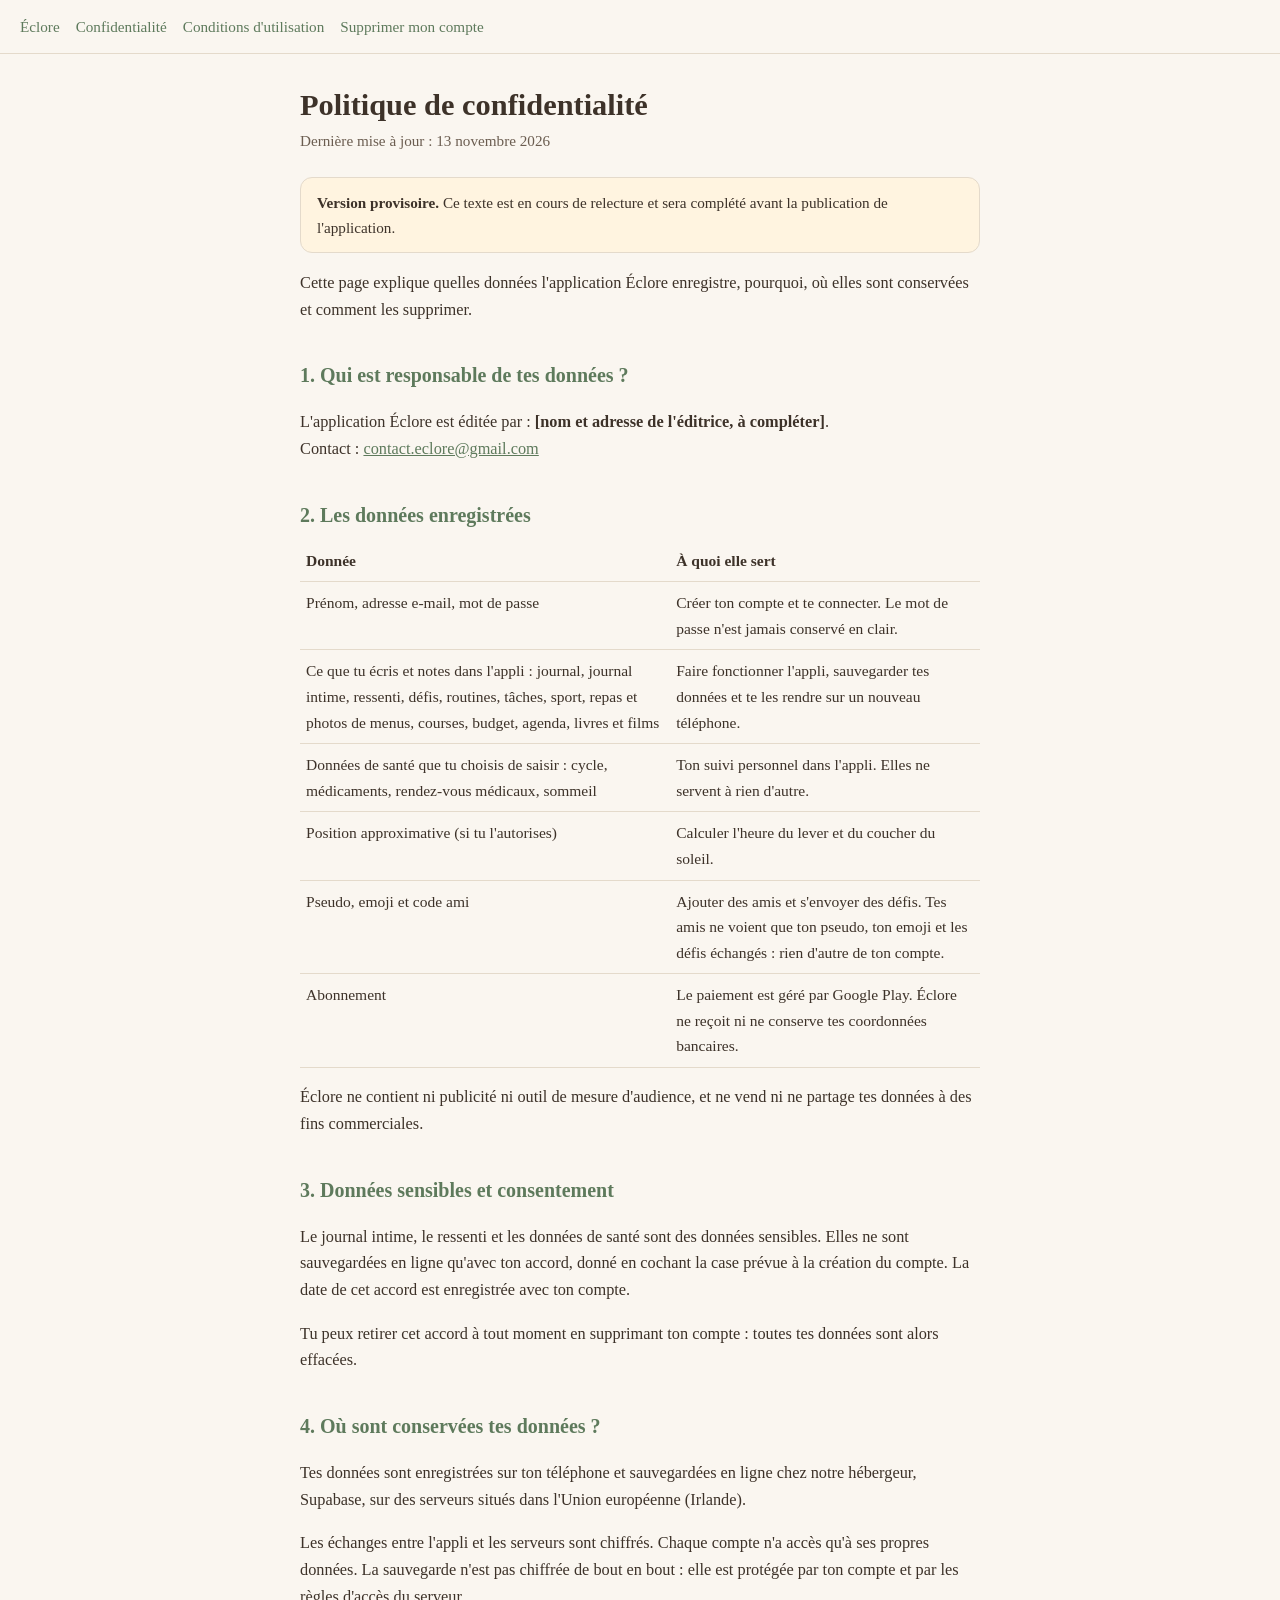
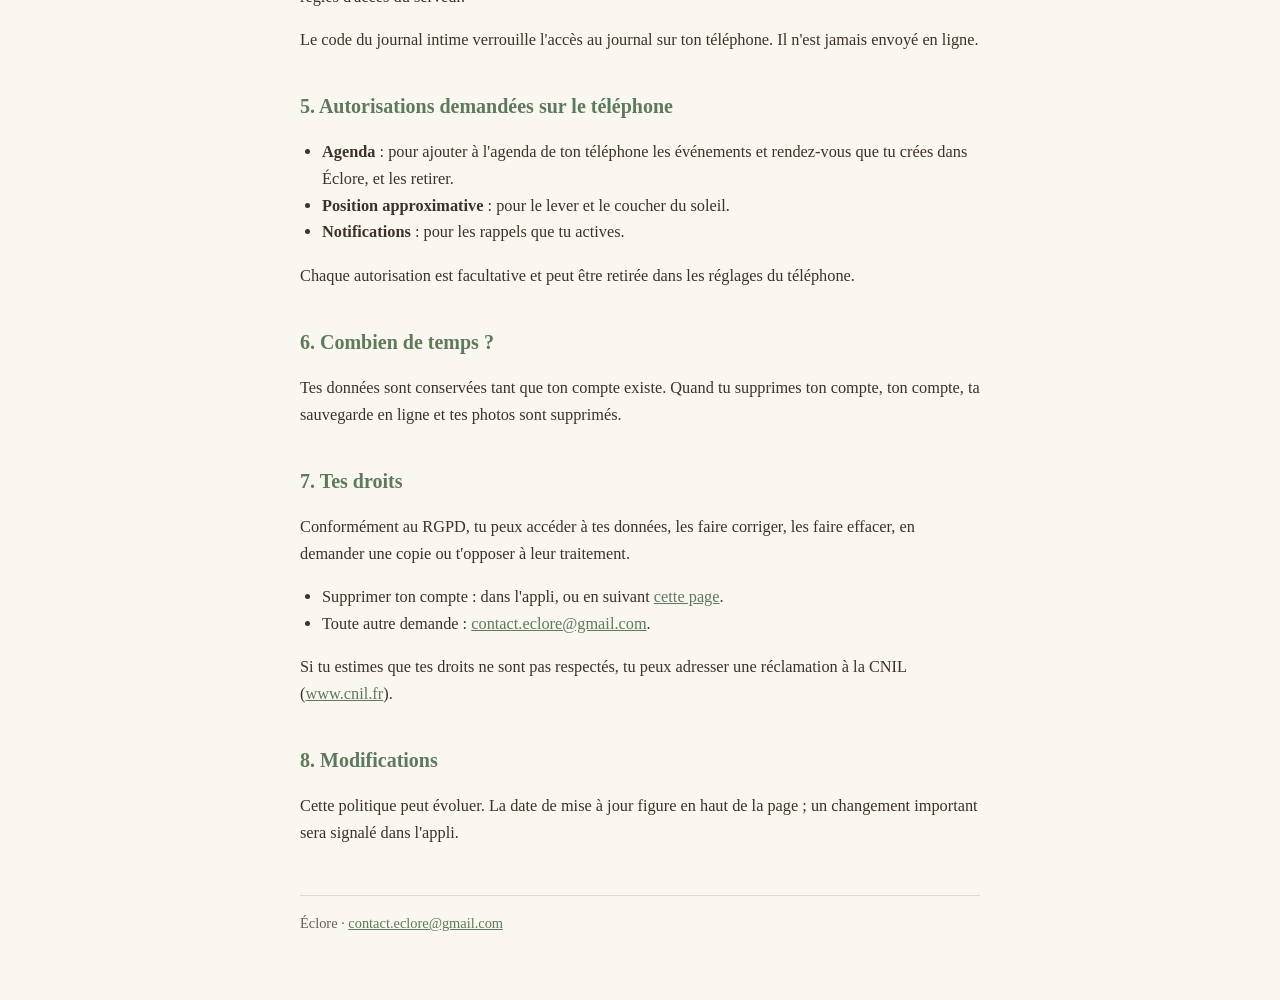
==== confidentialite.html @ c558840f "Pages légales d'Éclore : confidentialité, CGU, suppression de compte Co-Authored-By: Claude Fable 5." ====
<!DOCTYPE html>
<html lang="fr">
<head>
<meta charset="utf-8">
<meta name="viewport" content="width=device-width, initial-scale=1">
<title>Politique de confidentialité — Éclore</title>
<link rel="stylesheet" href="style.css">
</head>
<body>
<nav><a href="./">Éclore</a><a href="confidentialite.html">Confidentialité</a><a href="cgu.html">Conditions d&#39;utilisation</a><a href="suppression-compte.html">Supprimer mon compte</a></nav>
<main>
<h1>Politique de confidentialité</h1>
<p class="maj">Dernière mise à jour : 13 novembre 2026</p>
<p class="note"><strong>Version provisoire.</strong> Ce texte est en cours de relecture et sera complété avant la publication de l&#39;application.</p>
<p>Cette page explique quelles données l'application Éclore enregistre, pourquoi, où elles sont conservées et comment les supprimer.</p>

<h2>1. Qui est responsable de tes données ?</h2>
<p>L'application Éclore est éditée par : <strong>[nom et adresse de l'éditrice, à compléter]</strong>.<br>
Contact : <a href="mailto:contact.eclore@gmail.com">contact.eclore@gmail.com</a></p>

<h2>2. Les données enregistrées</h2>
<table>
<tr><th>Donnée</th><th>À quoi elle sert</th></tr>
<tr><td>Prénom, adresse e-mail, mot de passe</td><td>Créer ton compte et te connecter. Le mot de passe n'est jamais conservé en clair.</td></tr>
<tr><td>Ce que tu écris et notes dans l'appli : journal, journal intime, ressenti, défis, routines, tâches, sport, repas et photos de menus, courses, budget, agenda, livres et films</td><td>Faire fonctionner l'appli, sauvegarder tes données et te les rendre sur un nouveau téléphone.</td></tr>
<tr><td>Données de santé que tu choisis de saisir : cycle, médicaments, rendez-vous médicaux, sommeil</td><td>Ton suivi personnel dans l'appli. Elles ne servent à rien d'autre.</td></tr>
<tr><td>Position approximative (si tu l'autorises)</td><td>Calculer l'heure du lever et du coucher du soleil.</td></tr>
<tr><td>Pseudo, emoji et code ami</td><td>Ajouter des amis et s'envoyer des défis. Tes amis ne voient que ton pseudo, ton emoji et les défis échangés : rien d'autre de ton compte.</td></tr>
<tr><td>Abonnement</td><td>Le paiement est géré par Google Play. Éclore ne reçoit ni ne conserve tes coordonnées bancaires.</td></tr>
</table>
<p>Éclore ne contient ni publicité ni outil de mesure d'audience, et ne vend ni ne partage tes données à des fins commerciales.</p>

<h2>3. Données sensibles et consentement</h2>
<p>Le journal intime, le ressenti et les données de santé sont des données sensibles. Elles ne sont sauvegardées en ligne qu'avec ton accord, donné en cochant la case prévue à la création du compte. La date de cet accord est enregistrée avec ton compte.</p>
<p>Tu peux retirer cet accord à tout moment en supprimant ton compte : toutes tes données sont alors effacées.</p>

<h2>4. Où sont conservées tes données ?</h2>
<p>Tes données sont enregistrées sur ton téléphone et sauvegardées en ligne chez notre hébergeur, Supabase, sur des serveurs situés dans l'Union européenne (Irlande).</p>
<p>Les échanges entre l'appli et les serveurs sont chiffrés. Chaque compte n'a accès qu'à ses propres données. La sauvegarde n'est pas chiffrée de bout en bout : elle est protégée par ton compte et par les règles d'accès du serveur.</p>
<p>Le code du journal intime verrouille l'accès au journal sur ton téléphone. Il n'est jamais envoyé en ligne.</p>

<h2>5. Autorisations demandées sur le téléphone</h2>
<ul>
  <li><strong>Agenda</strong> : pour ajouter à l'agenda de ton téléphone les événements et rendez-vous que tu crées dans Éclore, et les retirer.</li>
  <li><strong>Position approximative</strong> : pour le lever et le coucher du soleil.</li>
  <li><strong>Notifications</strong> : pour les rappels que tu actives.</li>
</ul>
<p>Chaque autorisation est facultative et peut être retirée dans les réglages du téléphone.</p>

<h2>6. Combien de temps ?</h2>
<p>Tes données sont conservées tant que ton compte existe. Quand tu supprimes ton compte, ton compte, ta sauvegarde en ligne et tes photos sont supprimés.</p>

<h2>7. Tes droits</h2>
<p>Conformément au RGPD, tu peux accéder à tes données, les faire corriger, les faire effacer, en demander une copie ou t'opposer à leur traitement.</p>
<ul>
  <li>Supprimer ton compte : dans l'appli, ou en suivant <a href="suppression-compte.html">cette page</a>.</li>
  <li>Toute autre demande : <a href="mailto:contact.eclore@gmail.com">contact.eclore@gmail.com</a>.</li>
</ul>
<p>Si tu estimes que tes droits ne sont pas respectés, tu peux adresser une réclamation à la CNIL (<a href="https://www.cnil.fr">www.cnil.fr</a>).</p>

<h2>8. Modifications</h2>
<p>Cette politique peut évoluer. La date de mise à jour figure en haut de la page ; un changement important sera signalé dans l'appli.</p>
<footer>Éclore · <a href="mailto:contact.eclore@gmail.com">contact.eclore@gmail.com</a></footer>
</main>
</body>
</html>
---- style.css ----
:root { --fond:#FAF6F0; --texte:#3D3229; --doux:#6B5D50; --vert:#5E7A5C; --bord:#E4DACB; --note:#FFF4E0; }
* { box-sizing: border-box; }
body { margin:0; background:var(--fond); color:var(--texte); font-family: Georgia, "Times New Roman", serif; line-height:1.65; }
main { max-width: 720px; margin: 0 auto; padding: 32px 20px 64px; }
h1 { font-size: 1.9rem; line-height:1.25; margin: 0 0 4px; }
h2 { font-size: 1.25rem; margin: 36px 0 8px; color: var(--vert); }
p, li { font-size: 1.02rem; }
a { color: var(--vert); }
.maj { color: var(--doux); font-size: .95rem; margin: 0 0 24px; }
.note { background: var(--note); border: 1px solid var(--bord); border-radius: 12px; padding: 12px 16px; font-size: .95rem; }
nav { border-bottom: 1px solid var(--bord); padding: 14px 20px; font-size: .95rem; }
nav a { margin-right: 16px; text-decoration: none; }
footer { color: var(--doux); font-size: .9rem; margin-top: 48px; border-top: 1px solid var(--bord); padding-top: 16px; }
ul { padding-left: 22px; }
table { border-collapse: collapse; width: 100%; font-size: .97rem; }
th, td { text-align: left; vertical-align: top; border-bottom: 1px solid var(--bord); padding: 8px 6px; }
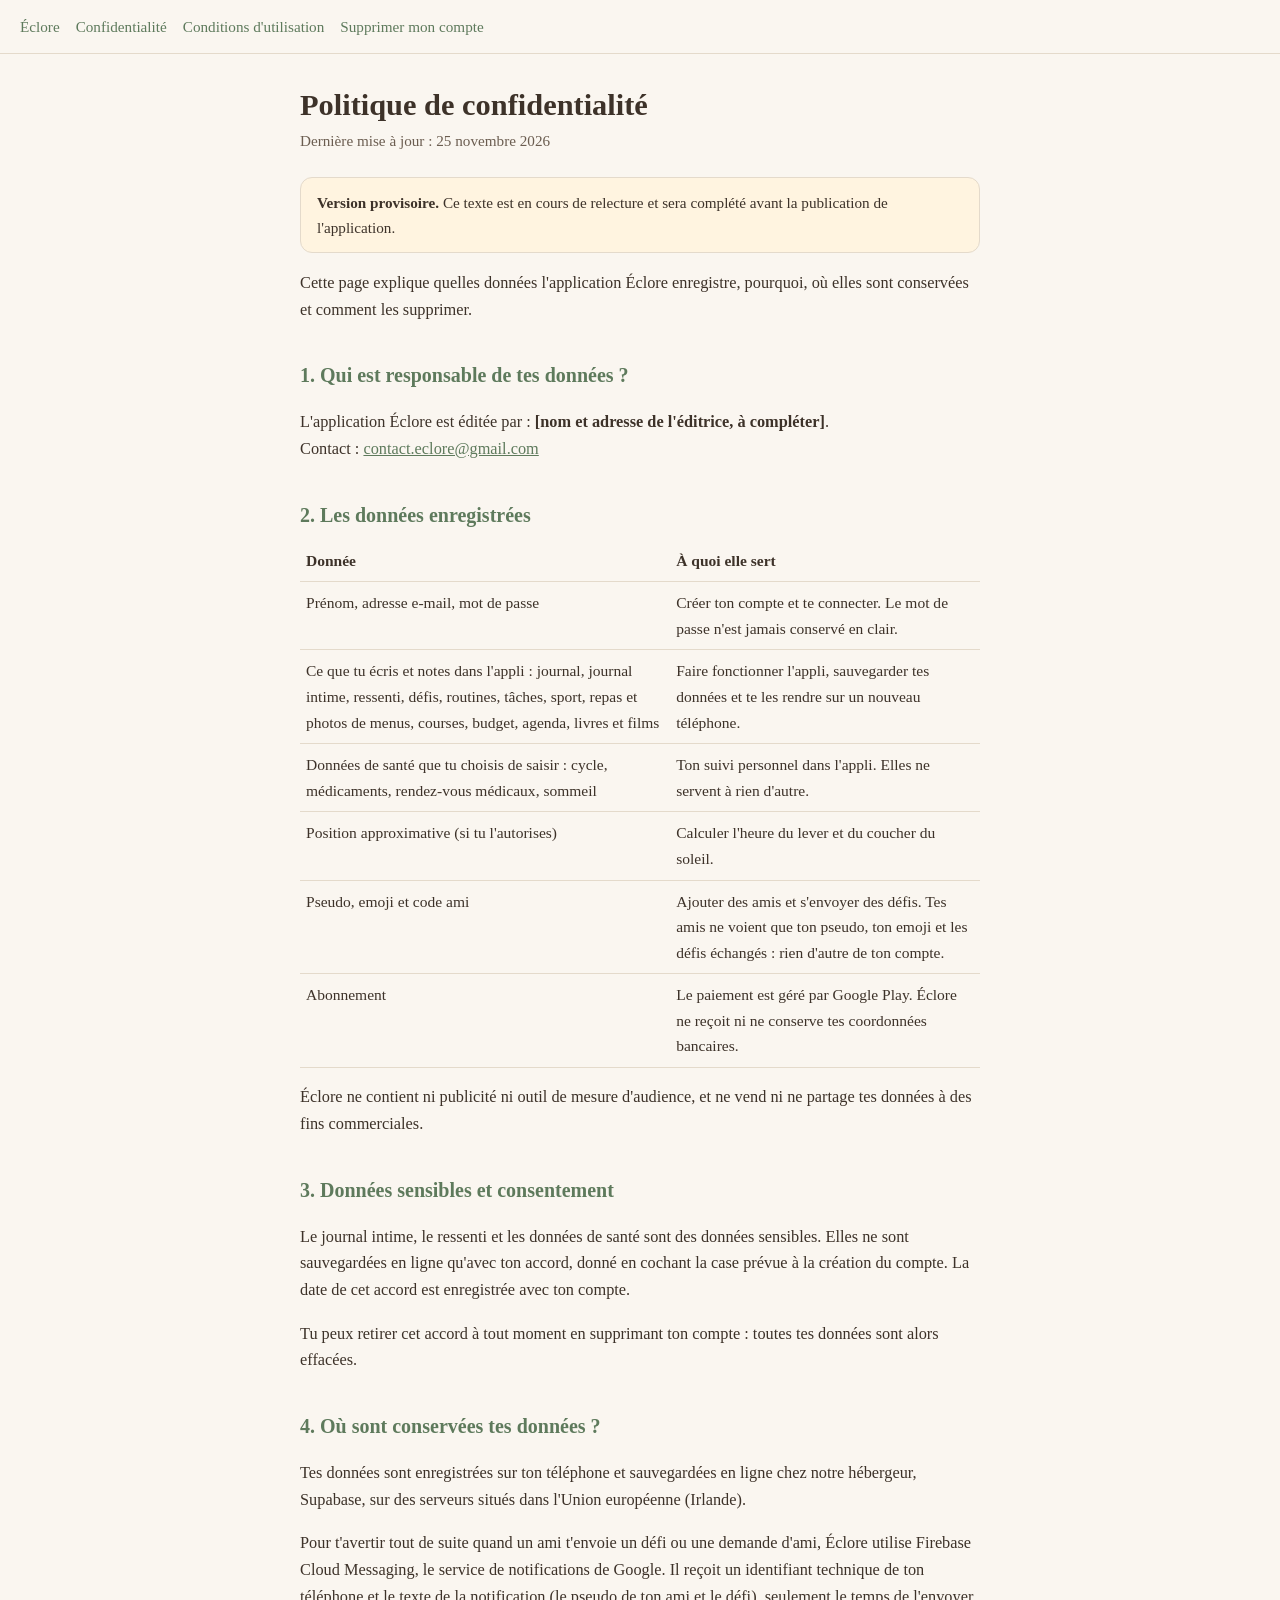
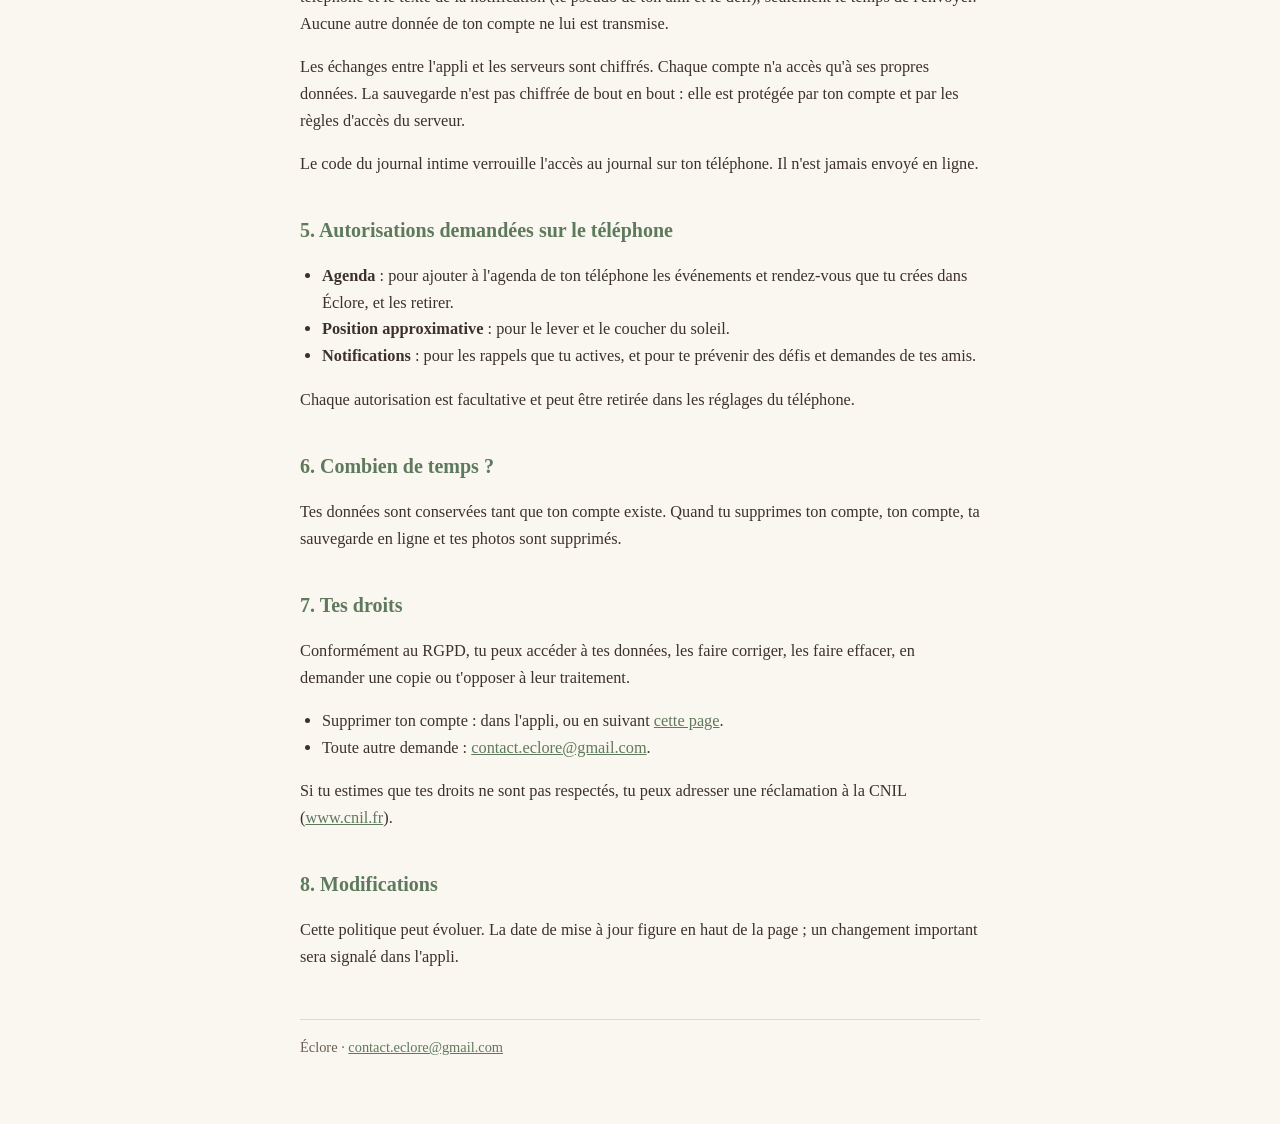
==== commit 21c44058: "Confidentialité : notifications instantanées (Firebase Cloud Messaging) Co-Authored-By: Claude Opus " ====
--- a/confidentialite.html
+++ b/confidentialite.html
@@ -10,7 +10,7 @@
 <nav><a href="./">Éclore</a><a href="confidentialite.html">Confidentialité</a><a href="cgu.html">Conditions d&#39;utilisation</a><a href="suppression-compte.html">Supprimer mon compte</a></nav>
 <main>
 <h1>Politique de confidentialité</h1>
-<p class="maj">Dernière mise à jour : 13 novembre 2026</p>
+<p class="maj">Dernière mise à jour : 25 novembre 2026</p>
 <p class="note"><strong>Version provisoire.</strong> Ce texte est en cours de relecture et sera complété avant la publication de l&#39;application.</p>
 <p>Cette page explique quelles données l'application Éclore enregistre, pourquoi, où elles sont conservées et comment les supprimer.</p>
 
@@ -36,6 +36,7 @@
 
 <h2>4. Où sont conservées tes données ?</h2>
 <p>Tes données sont enregistrées sur ton téléphone et sauvegardées en ligne chez notre hébergeur, Supabase, sur des serveurs situés dans l'Union européenne (Irlande).</p>
+<p>Pour t'avertir tout de suite quand un ami t'envoie un défi ou une demande d'ami, Éclore utilise Firebase Cloud Messaging, le service de notifications de Google. Il reçoit un identifiant technique de ton téléphone et le texte de la notification (le pseudo de ton ami et le défi), seulement le temps de l'envoyer. Aucune autre donnée de ton compte ne lui est transmise.</p>
 <p>Les échanges entre l'appli et les serveurs sont chiffrés. Chaque compte n'a accès qu'à ses propres données. La sauvegarde n'est pas chiffrée de bout en bout : elle est protégée par ton compte et par les règles d'accès du serveur.</p>
 <p>Le code du journal intime verrouille l'accès au journal sur ton téléphone. Il n'est jamais envoyé en ligne.</p>
 
@@ -43,7 +44,7 @@
 <ul>
   <li><strong>Agenda</strong> : pour ajouter à l'agenda de ton téléphone les événements et rendez-vous que tu crées dans Éclore, et les retirer.</li>
   <li><strong>Position approximative</strong> : pour le lever et le coucher du soleil.</li>
-  <li><strong>Notifications</strong> : pour les rappels que tu actives.</li>
+  <li><strong>Notifications</strong> : pour les rappels que tu actives, et pour te prévenir des défis et demandes de tes amis.</li>
 </ul>
 <p>Chaque autorisation est facultative et peut être retirée dans les réglages du téléphone.</p>
 
